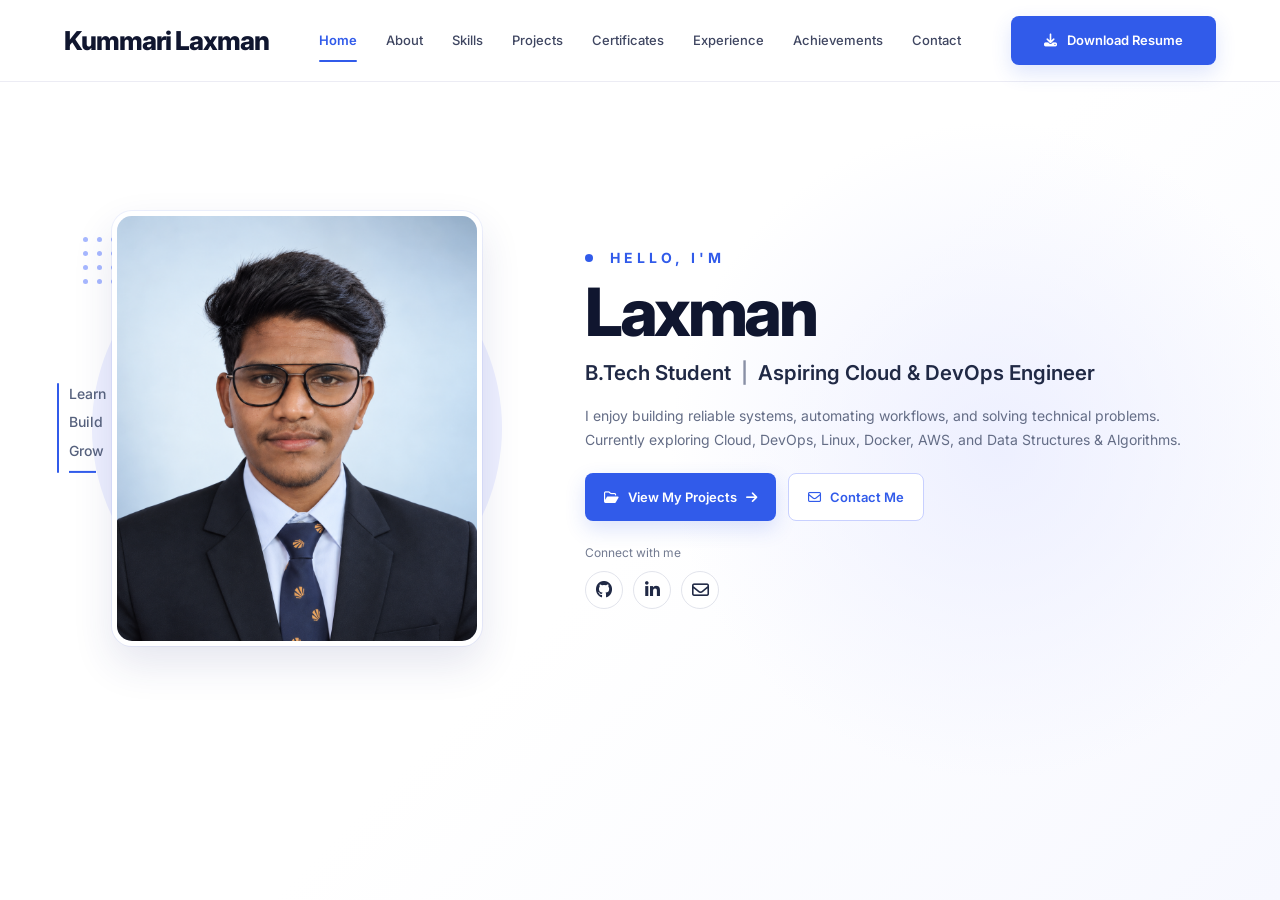
==== index.html @ 6ae02e83 "Add portfolio website" ====
<!DOCTYPE html>
<html lang="en">

<head>
    <meta charset="UTF-8">

    <meta name="viewport"
        content="width=device-width, initial-scale=1.0">

    <meta name="description"
        content="Laxman K - B.Tech CSE Student | Aspiring Cloud & DevOps Engineer.">

    <title>Laxman K | Aspiring Software Developer</title>

    <!-- Google Font -->

    <link rel="preconnect"
        href="https://fonts.googleapis.com">

    <link rel="preconnect"
        href="https://fonts.gstatic.com"
        crossorigin>

    <link href="https://fonts.googleapis.com/css2?family=Inter:wght@400;500;600;700;800&display=swap"
        rel="stylesheet">

    <!-- Font Awesome -->

    <link rel="stylesheet"
        href="https://cdnjs.cloudflare.com/ajax/libs/font-awesome/6.5.2/css/all.min.css">

    <!-- Main CSS -->

    <link rel="stylesheet"
        href="css/style.css">

    <!-- Home CSS -->

    <link rel="stylesheet"
        href="css/home.css">

</head>


<body>

    <!-- ==================================================
         HEADER
    ================================================== -->

    <header class="site-header">

        <div class="header-container">

            <!-- Logo -->

            <a href="index.html"
                class="site-logo">

                Kummari Laxman

            </a>


            <!-- Desktop Navigation -->

            <nav class="desktop-nav"
                aria-label="Main navigation">

                <a href="index.html"
                    class="nav-link active">
                    Home
                </a>

                <a href="about.html"
                    class="nav-link">
                    About
                </a>

                <a href="skills.html"
                    class="nav-link">
                    Skills
                </a>

                <a href="projects.html"
                    class="nav-link">
                    Projects
                </a>

                <a href="certificates.html"
                    class="nav-link">
                    Certificates
                </a>

                <a href="experience.html"
                    class="nav-link">
                    Experience
                </a>

                <a href="achievements.html"
                    class="nav-link">
                    Achievements
                </a>

                <a href="contact.html"
                    class="nav-link">
                    Contact
                </a>

            </nav>


            <!-- Resume Button -->

            <a href="assets/resume.pdf"
                class="resume-button"
                download>

                <i class="fa-solid fa-download"></i>

                <span>Download Resume</span>

            </a>


            <!-- Mobile Menu -->

            <button class="mobile-menu-button"
                id="mobileMenuButton"
                type="button"
                aria-label="Open navigation menu"
                aria-expanded="false">

                <i class="fa-solid fa-bars"></i>

            </button>

        </div>


        <!-- Mobile Navigation -->

        <nav class="mobile-nav"
            id="mobileNav"
            aria-label="Mobile navigation">

            <a href="index.html">
                Home
            </a>

            <a href="about.html">
                About
            </a>

            <a href="skills.html">
                Skills
            </a>

            <a href="projects.html">
                Projects
            </a>

            <a href="certificates.html">
                Certificates
            </a>

            <a href="experience.html">
                Experience
            </a>

            <a href="achievements.html">
                Achievements
            </a>

            <a href="contact.html">
                Contact
            </a>

        </nav>

    </header>


    <!-- ==================================================
         MAIN
    ================================================== -->

    <main>

        <!-- ==================================================
             HOME / HERO
        ================================================== -->

        <section class="hero">

            <div class="hero-container">


                <!-- ==================================================
                     LEFT : PROFILE PHOTO
                ================================================== -->

                <div class="hero-visual">

                    <!-- Background decoration -->

                    <div class="visual-circle"></div>


                    <!-- Dot pattern -->

                    <div class="dot-pattern"
                        aria-hidden="true">

                        <span></span>
                        <span></span>
                        <span></span>

                        <span></span>
                        <span></span>
                        <span></span>

                        <span></span>
                        <span></span>
                        <span></span>

                        <span></span>
                        <span></span>
                        <span></span>

                    </div>


                    <!-- Profile image -->

                    <div class="profile-frame">

                        <img src="assets/profile.png"
                            alt="Laxman K">

                    </div>


                    <!-- Learn Build Grow -->

                    <div class="growth-message">

                        <span>Learn</span>
                        <span>Build</span>
                        <span>Grow</span>

                        <div class="growth-line"></div>

                    </div>

                </div>


                <!-- ==================================================
                     RIGHT : CONTENT
                ================================================== -->

                <div class="hero-content">


                    <!-- Eyebrow -->

                    <p class="hero-eyebrow">
                        HELLO, I'M
                    </p>


                    <!-- Name -->

                    <h1 class="hero-title">
                        Laxman
                    </h1>


                    <!-- Role -->

                    <h2 class="hero-role">

                        B.Tech Student

                        <span>|</span>

                        Aspiring Cloud & DevOps Engineer

                    </h2>


                    <!-- Description -->

                    <p class="hero-description">

                        I enjoy building reliable systems, automating
                        workflows, and solving technical problems.
                        Currently exploring Cloud, DevOps, Linux,
                        Docker, AWS, and Data Structures & Algorithms.

                    </p>


                    <!-- Buttons -->

                    <div class="hero-actions">


                        <a href="projects.html"
                            class="button button-primary">

                            <i class="fa-regular fa-folder-open"></i>

                            <span>View My Projects</span>

                            <i class="fa-solid fa-arrow-right"></i>

                        </a>


                        <a href="contact.html"
                            class="button button-secondary">

                            <i class="fa-regular fa-envelope"></i>

                            <span>Contact Me</span>

                        </a>

                    </div>


                    <!-- Social -->

                    <div class="social-area">

                        <p>
                            Connect with me
                        </p>


                        <div class="social-links">


                            <!-- GitHub -->

                            <a href="https://github.com/laxman548"
                                aria-label="GitHub"
                                target="_blank"
                                rel="noopener noreferrer">

                                <i class="fa-brands fa-github"></i>

                            </a>


                            <!-- LinkedIn -->

                            <a href="https://www.linkedin.com/in/k-laxman/"
                                aria-label="LinkedIn"
                                target="_blank"
                                rel="noopener noreferrer">

                                <i class="fa-brands fa-linkedin-in"></i>

                            </a>


                            <!-- Email -->

                            <a href="mailto:laxmankummari548@gmail.com"
                                aria-label="Email">

                                <i class="fa-regular fa-envelope"></i>

                            </a>

                        </div>

                    </div>

                </div>

            </div>

        </section>

    </main>


    <!-- JavaScript -->

    <script src="js/main.js"></script>

</body>

</html>
---- css/style.css ----
/* =====================================================
   GLOBAL RESET
===================================================== */

* {
    margin: 0;
    padding: 0;
    box-sizing: border-box;
}


html {
    scroll-behavior: smooth;
}


body {
    font-family: "Inter", sans-serif;

    background: #ffffff;

    color: #10162f;

    line-height: 1.6;

    -webkit-font-smoothing: antialiased;
}


a {
    text-decoration: none;
    color: inherit;
}


button {
    font-family: inherit;
}


img {
    display: block;
    max-width: 100%;
}


::selection {
    background: #dcd8ff;
    color: #10162f;
}


/* =====================================================
   HEADER
===================================================== */

.site-header {

    position: sticky;

    top: 0;

    z-index: 1000;

    width: 100%;

    height: 82px;

    background: rgba(255, 255, 255, 0.97);

    border-bottom: 1px solid #ececf4;

    backdrop-filter: blur(12px);
}


.header-container {

    width: min(1380px, 90%);

    height: 100%;

    margin: 0 auto;

    display: flex;

    align-items: center;

    gap: 30px;
}


/* =====================================================
   LOGO
===================================================== */

.site-logo {

    flex-shrink: 0;

    font-size: 26px;

    font-weight: 800;

    letter-spacing: -1px;

    color: #10162f;
}


/* =====================================================
   DESKTOP NAVIGATION
===================================================== */

.desktop-nav {

    display: flex;

    align-items: center;

    gap: 29px;

    margin-left: auto;

    margin-right: 20px;
}


.nav-link {

    position: relative;

    padding: 30px 0;

    font-size: 13px;

    font-weight: 500;

    color: #3f4661;

    transition: color 0.25s ease;
}


.nav-link:hover {

    color: #315bea;
}


.nav-link.active {

    color: #315bea;

    font-weight: 600;
}


.nav-link.active::after {

    content: "";

    position: absolute;

    left: 0;

    right: 0;

    bottom: 19px;

    height: 2px;

    border-radius: 10px;

    background: #315bea;
}


/* =====================================================
   RESUME BUTTON
===================================================== */

.resume-button {

    flex-shrink: 0;

    display: inline-flex;

    align-items: center;

    justify-content: center;

    gap: 10px;

    min-width: 205px;

    padding: 14px 22px;

    border-radius: 8px;

    background: #315bea;

    color: #ffffff;

    font-size: 13px;

    font-weight: 600;

    box-shadow:
        0 8px 20px rgba(49, 91, 234, 0.16);

    transition:
        background 0.25s ease,
        transform 0.25s ease,
        box-shadow 0.25s ease;
}


.resume-button:hover {

    background: #2149d2;

    transform: translateY(-2px);

    box-shadow:
        0 12px 25px rgba(49, 91, 234, 0.22);
}


/* =====================================================
   MOBILE MENU
===================================================== */

.mobile-menu-button {

    display: none;

    width: 42px;

    height: 42px;

    border: 0;

    border-radius: 8px;

    background: #f0f2ff;

    color: #315bea;

    font-size: 18px;

    cursor: pointer;
}


.mobile-nav {

    display: none;
}


/* =====================================================
   TABLET HEADER
===================================================== */

@media (max-width: 1150px) {

    .desktop-nav {
        gap: 18px;
    }

    .nav-link {
        font-size: 12px;
    }

    .resume-button {
        min-width: 175px;
    }

}


/* =====================================================
   MOBILE HEADER
===================================================== */

@media (max-width: 900px) {

    .desktop-nav {
        display: none;
    }


    .resume-button {
        margin-left: auto;
    }


    .mobile-menu-button {
        display: block;
    }


    .mobile-nav {

        position: absolute;

        top: 82px;

        left: 0;

        width: 100%;

        padding: 14px 5% 20px;

        background: #ffffff;

        border-bottom: 1px solid #ececf4;

        box-shadow:
            0 15px 30px rgba(30, 35, 80, 0.07);
    }


    .mobile-nav.open {

        display: flex;

        flex-direction: column;

        gap: 3px;
    }


    .mobile-nav a {

        padding: 12px 15px;

        border-radius: 7px;

        color: #3f4661;

        font-size: 14px;

        font-weight: 500;
    }


    .mobile-nav a:hover {

        background: #f3f4ff;

        color: #315bea;
    }

}


/* =====================================================
   SMALL MOBILE HEADER
===================================================== */

@media (max-width: 520px) {

    .header-container {
        width: 90%;
    }


    .site-logo {
        font-size: 21px;
    }


    .resume-button {
        display: none;
    }

}
---- css/home.css ----
/* =====================================================
   HOME PAGE
   Desktop: Designed to fit in one laptop viewport
===================================================== */


/* =====================================================
   HERO
===================================================== */

.hero {
    width: 100%;
    height: calc(100vh - 82px);
    min-height: 650px;

    padding: 28px 0 24px;

    overflow: hidden;

    background:
        radial-gradient(
            circle at 78% 45%,
            rgba(232, 235, 255, 0.75),
            transparent 30%
        ),
        linear-gradient(
            135deg,
            #ffffff 0%,
            #ffffff 52%,
            #f7f8ff 100%
        );
}


/* =====================================================
   MAIN HERO CONTAINER
===================================================== */

.hero-container {
    width: min(1380px, 90%);

    height: calc(100% - 130px);

    min-height: 475px;

    margin: 0 auto;

    display: grid;

    grid-template-columns:
        0.85fr
        1.15fr;

    align-items: center;

    gap: 55px;
}


/* =====================================================
   PHOTO AREA - LEFT
===================================================== */

.hero-visual {
    position: relative;

    height: 100%;

    min-height: 475px;

    display: flex;

    align-items: center;

    justify-content: center;

    order: 1;
}


/* =====================================================
   PHOTO BACKGROUND
===================================================== */

.visual-circle {
    position: absolute;

    width: 400px;

    height: 400px;

    border-radius: 50%;

    background: #eef0ff;

    left: 50%;

    top: 50%;

    transform: translate(-50%, -50%);

    z-index: 1;
}


/* =====================================================
   PROFILE PHOTO
===================================================== */

.profile-frame {
    position: relative;

    z-index: 4;

    width: 360px;

    height: 430px;

    overflow: hidden;

    border-radius: 20px;

    background: #e9edff;

    border: 5px solid #ffffff;

    box-shadow:
        0 18px 40px rgba(38, 49, 120, 0.12),
        0 0 0 1px rgba(49, 91, 234, 0.08);
}


.profile-frame img {
    width: 100%;

    height: 100%;

    display: block;

    object-fit: cover;

    object-position: center top;
}


/* =====================================================
   DOT PATTERN
===================================================== */

.dot-pattern {
    position: absolute;

    left: 4%;

    top: 20%;

    z-index: 2;

    display: grid;

    grid-template-columns: repeat(3, 5px);

    gap: 9px;
}


.dot-pattern span {
    width: 5px;

    height: 5px;

    border-radius: 50%;

    background: #a7b8ff;
}


/* =====================================================
   LEARN / BUILD / GROW
===================================================== */

.growth-message {
    position: absolute;

    z-index: 6;

    left: 1%;

    top: 50%;

    transform: translateY(-50%);

    display: flex;

    flex-direction: column;

    gap: 6px;

    color: #56617d;

    font-size: 14px;

    font-weight: 500;
}


.growth-message::before {
    content: "";

    position: absolute;

    left: -12px;

    top: 0;

    width: 2px;

    height: 100%;

    border-radius: 5px;

    background: #315bea;
}


.growth-line {
    width: 27px;

    height: 2px;

    margin-top: 3px;

    background: #315bea;
}


/* =====================================================
   RIGHT CONTENT
===================================================== */

.hero-content {
    position: relative;

    z-index: 5;

    order: 2;

    padding-right: 10px;
}


/* =====================================================
   HELLO
===================================================== */

.hero-eyebrow {
    margin-bottom: 10px;

    color: #315bea;

    font-size: 14px;

    font-weight: 700;

    letter-spacing: 4px;
}


.hero-eyebrow::before {
    content: "";

    display: inline-block;

    width: 8px;

    height: 8px;

    margin-right: 10px;

    border-radius: 50%;

    background: #315bea;

    vertical-align: 1px;
}


/* =====================================================
   NAME
===================================================== */

.hero-title {
    margin-bottom: 14px;

    color: #10162f;

    font-size: clamp(55px, 5.2vw, 78px);

    font-weight: 800;

    line-height: 0.98;

    letter-spacing: -3.5px;
}


.hero-title span {
    color: #315bea;
}


/* =====================================================
   ROLE
===================================================== */

.hero-role {
    margin-bottom: 16px;

    color: #202945;

    font-size: clamp(17px, 1.6vw, 22px);

    font-weight: 600;

    line-height: 1.4;
}


.hero-role span {
    margin: 0 5px;

    color: #8990a6;
}


/* =====================================================
   DESCRIPTION
===================================================== */

.hero-description {
    max-width: 650px;

    margin-bottom: 22px;

    color: #646d86;

    font-size: 14px;

    line-height: 1.7;
}


/* =====================================================
   BUTTONS
===================================================== */

.hero-actions {
    display: flex;

    align-items: center;

    gap: 12px;

    margin-bottom: 22px;
}


.button {
    min-height: 48px;

    display: inline-flex;

    align-items: center;

    justify-content: center;

    gap: 9px;

    padding: 0 19px;

    border-radius: 8px;

    font-size: 13px;

    font-weight: 600;

    transition:
        transform 0.25s ease,
        box-shadow 0.25s ease,
        background 0.25s ease,
        border-color 0.25s ease;
}


/* Primary */

.button-primary {
    background: #315bea;

    color: #ffffff;

    box-shadow:
        0 8px 20px rgba(49, 91, 234, 0.17);
}


.button-primary:hover {
    background: #2149d2;

    transform: translateY(-2px);

    box-shadow:
        0 12px 25px rgba(49, 91, 234, 0.23);
}


/* Secondary */

.button-secondary {
    background: #ffffff;

    color: #315bea;

    border: 1px solid #c8d0ff;
}


.button-secondary:hover {
    background: #f5f6ff;

    border-color: #315bea;

    transform: translateY(-2px);
}


/* =====================================================
   SOCIAL
===================================================== */

.social-area > p {
    margin-bottom: 8px;

    color: #737b91;

    font-size: 12px;
}


.social-links {
    display: flex;

    align-items: center;

    gap: 10px;
}


.social-links a {
    width: 38px;

    height: 38px;

    display: flex;

    align-items: center;

    justify-content: center;

    border: 1px solid #e2e4ec;

    border-radius: 50%;

    background: #ffffff;

    color: #202945;

    font-size: 17px;

    transition:
        color 0.25s ease,
        border-color 0.25s ease,
        transform 0.25s ease;
}


.social-links a:hover {
    color: #315bea;

    border-color: #b9c4ff;

    transform: translateY(-3px);
}


/* =====================================================
   STATS
===================================================== */

.stats-container {
    position: relative;

    z-index: 10;

    width: min(1380px, 90%);

    height: 105px;

    margin: 0 auto;

    display: grid;

    grid-template-columns: repeat(4, 1fr);

    align-items: center;

    background: #ffffff;

    border: 1px solid #e8e9f0;

    border-radius: 14px;

    box-shadow:
        0 10px 30px rgba(30, 38, 90, 0.06);
}



/* =====================================================
   LARGE LAPTOP / DESKTOP
===================================================== */

@media (min-width: 1200px) {

    .profile-frame {
        width: 370px;
        height: 435px;
    }


    .visual-circle {
        width: 410px;
        height: 410px;
    }

}


/* =====================================================
   SMALL LAPTOP
===================================================== */

@media (max-width: 1199px) and (min-width: 901px) {

    .hero {
        min-height: 600px;

        padding-top: 25px;
    }


    .hero-container {
        height: calc(100% - 120px);

        gap: 35px;
    }


    .profile-frame {
        width: 320px;

        height: 400px;
    }


    .visual-circle {
        width: 370px;

        height: 370px;
    }


    .hero-title {
        font-size: 58px;
    }


    .hero-role {
        font-size: 17px;
    }


    .hero-description {
        font-size: 13px;
    }


    .growth-message {
        font-size: 12px;
    }


    .stats-container {
        height: 95px;
    }


    .stat-item {
        gap: 9px;
    }


    .stat-icon {
        width: 45px;

        height: 45px;

        font-size: 17px;
    }


    .stat-text strong {
        font-size: 21px;
    }

}


/* =====================================================
   TABLET
===================================================== */

@media (max-width: 900px) {

    .hero {
        height: auto;

        min-height: auto;

        padding: 50px 0 35px;

        overflow: visible;
    }


    .hero-container {
        width: 90%;

        height: auto;

        min-height: auto;

        grid-template-columns: 1fr;

        gap: 45px;

        text-align: center;
    }


    .hero-content {
        order: 1;

        padding-right: 0;
    }


    .hero-visual {
        order: 2;

        height: 430px;

        min-height: 430px;
    }


    .hero-eyebrow {
        justify-content: center;
    }


    .hero-description {
        margin-left: auto;

        margin-right: auto;
    }


    .hero-actions {
        justify-content: center;
    }


    .social-links {
        justify-content: center;
    }


    .profile-frame {
        width: 315px;

        height: 390px;
    }


    .visual-circle {
        width: 350px;

        height: 350px;
    }


    .growth-message {
        left: 3%;

        font-size: 13px;
    }


    .stats-container {
        width: 90%;

        height: auto;

        grid-template-columns: repeat(2, 1fr);

        margin-top: 30px;

        padding: 12px;
    }


    .stat-item {
        min-height: 75px;

        height: auto;

        border-right: none;

        padding: 8px;
    }

}


/* =====================================================
   MOBILE
===================================================== */

@media (max-width: 550px) {

    .hero {
        padding-top: 40px;
    }


    .hero-title {
        font-size: 50px;

        letter-spacing: -2.5px;
    }


    .hero-role {
        font-size: 16px;

        line-height: 1.55;
    }


    .hero-role span {
        display: none;
    }


    .hero-description {
        font-size: 14px;

        line-height: 1.75;
    }


    .hero-actions {
        flex-direction: column;

        align-items: stretch;
    }


    .button {
        width: 100%;
    }


    .hero-visual {
        height: 360px;

        min-height: 360px;
    }


    .profile-frame {
        width: 270px;

        height: 335px;

        border-radius: 18px;
    }


    .visual-circle {
        width: 300px;

        height: 300px;
    }


    .growth-message {
        display: none;
    }


    .dot-pattern {
        left: 4%;

        top: 14%;
    }


    .stats-container {
        width: 90%;

        grid-template-columns: 1fr;

        padding: 10px 18px;
    }


    .stat-item {
        justify-content: flex-start;

        min-height: 70px;

        border-bottom: 1px solid #e8e9ef;
    }


    .stat-item:last-child {
        border-bottom: none;
    }


    .stat-icon {
        width: 44px;

        height: 44px;

        font-size: 17px;
    }


    .stat-text strong {
        font-size: 20px;
    }


    .stat-text span {
        font-size: 12px;
    }

}
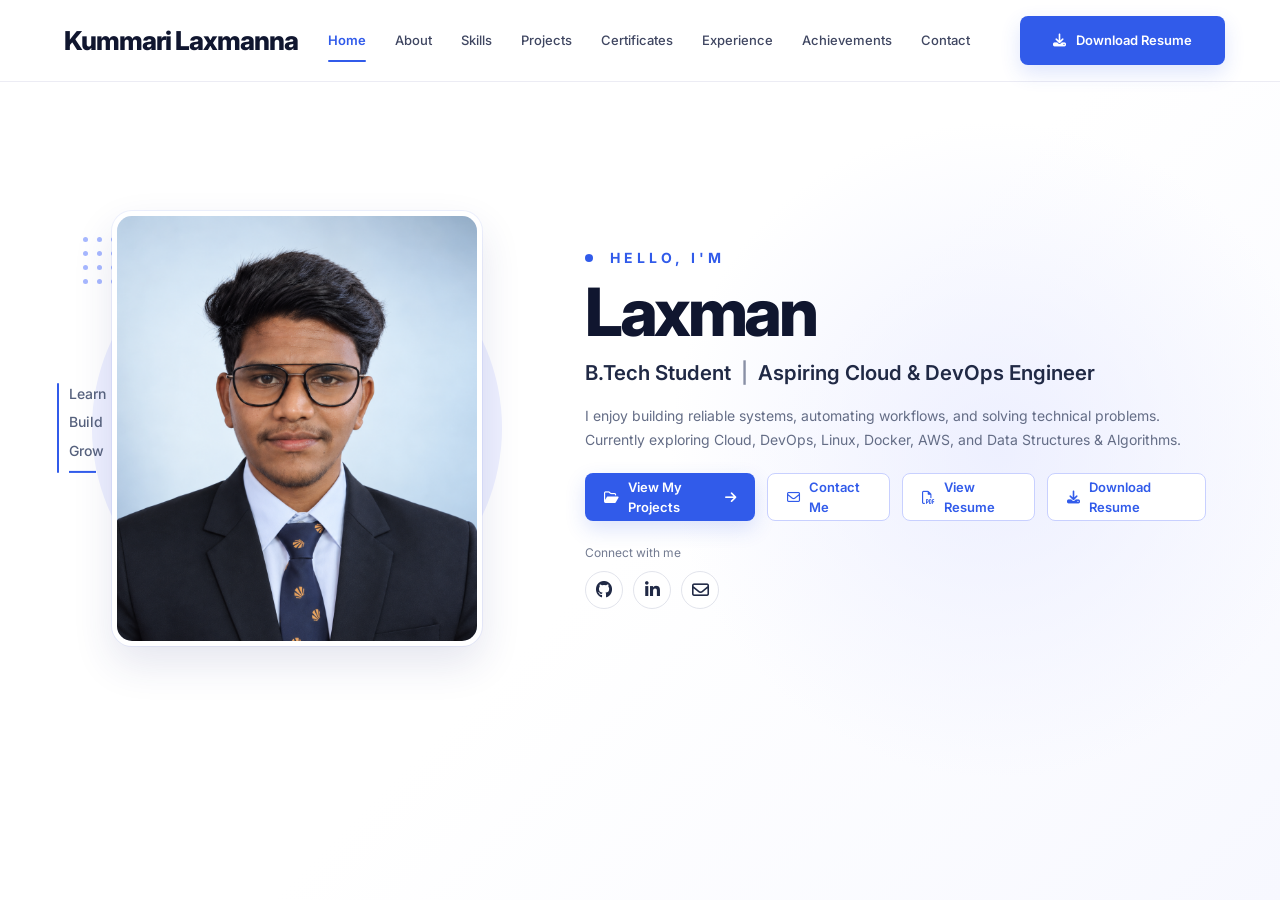
==== commit 3f5cf575: "mobile media related changes" ====
--- a/index.html
+++ b/index.html
@@ -10,7 +10,7 @@
     <meta name="description"
         content="Laxman K - B.Tech CSE Student | Aspiring Cloud & DevOps Engineer.">
 
-    <title>Laxman K | Aspiring Software Developer</title>
+    <title>Laxman |  Aspiring Cloud & DevOps Engineer</title>
 
     <!-- Google Font -->
 
@@ -18,7 +18,7 @@
         href="https://fonts.googleapis.com">
 
     <link rel="preconnect"
-        href="https://fonts.gstatic.com"
+        href="https://fonts.googleapis.com"
         crossorigin>
 
     <link href="https://fonts.googleapis.com/css2?family=Inter:wght@400;500;600;700;800&display=swap"
@@ -57,7 +57,7 @@
             <a href="index.html"
                 class="site-logo">
 
-                Kummari Laxman
+                Kummari Laxmanna
 
             </a>
 
@@ -110,11 +110,12 @@
             </nav>
 
 
-            <!-- Resume Button -->
+            <!-- Desktop Resume Button -->
 
             <a href="assets/resume.pdf"
                 class="resume-button"
-                download>
+                target="_blank"
+                rel="noopener noreferrer">
 
                 <i class="fa-solid fa-download"></i>
 
@@ -123,7 +124,7 @@
             </a>
 
 
-            <!-- Mobile Menu -->
+            <!-- Mobile Menu Button -->
 
             <button class="mobile-menu-button"
                 id="mobileMenuButton"
@@ -176,6 +177,32 @@
                 Contact
             </a>
 
+            <!-- View Resume -->
+
+            <a href="assets/resume.pdf"
+                class="mobile-resume-button"
+                target="_blank"
+                rel="noopener noreferrer">
+
+                <i class="fa-regular fa-file-pdf"></i>
+
+                <span>View Resume</span>
+
+            </a>
+
+
+            <!-- Download Resume -->
+
+            <a href="assets/resume.pdf"
+                class="mobile-resume-button"
+                download>
+
+                <i class="fa-solid fa-download"></i>
+
+                <span>Download Resume</span>
+
+            </a>
+
         </nav>
 
     </header>
@@ -307,6 +334,8 @@
                     <div class="hero-actions">
 
 
+                        <!-- Projects Button -->
+
                         <a href="projects.html"
                             class="button button-primary">
 
@@ -319,12 +348,41 @@
                         </a>
 
 
+                        <!-- Contact Button -->
+
                         <a href="contact.html"
                             class="button button-secondary">
 
                             <i class="fa-regular fa-envelope"></i>
 
                             <span>Contact Me</span>
+
+                        </a>
+
+
+                        <!-- View Resume Button -->
+
+                        <a href="assets/resume.pdf"
+                            class="button button-secondary"
+                            target="_blank"
+                            rel="noopener noreferrer">
+
+                            <i class="fa-regular fa-file-pdf"></i>
+
+                            <span>View Resume</span>
+
+                        </a>
+
+
+                        <!-- Download Resume Button -->
+
+                        <a href="assets/resume.pdf"
+                            class="button button-secondary"
+                            download>
+
+                            <i class="fa-solid fa-download"></i>
+
+                            <span>Download Resume</span>
 
                         </a>
 
--- a/css/style.css
+++ b/css/style.css
@@ -8,42 +8,32 @@
     box-sizing: border-box;
 }
 
-
 html {
     scroll-behavior: smooth;
 }
 
-
 body {
     font-family: "Inter", sans-serif;
-
     background: #ffffff;
-
     color: #10162f;
-
     line-height: 1.6;
-
     -webkit-font-smoothing: antialiased;
 }
-
 
 a {
     text-decoration: none;
     color: inherit;
 }
 
-
 button {
     font-family: inherit;
 }
-
 
 img {
     display: block;
     max-width: 100%;
 }
 
-
 ::selection {
     background: #dcd8ff;
     color: #10162f;
@@ -55,37 +45,22 @@
 ===================================================== */
 
 .site-header {
-
     position: sticky;
-
     top: 0;
-
     z-index: 1000;
-
     width: 100%;
-
     height: 82px;
-
     background: rgba(255, 255, 255, 0.97);
-
     border-bottom: 1px solid #ececf4;
-
     backdrop-filter: blur(12px);
 }
 
-
 .header-container {
-
     width: min(1380px, 90%);
-
     height: 100%;
-
     margin: 0 auto;
-
     display: flex;
-
     align-items: center;
-
     gap: 30px;
 }
 
@@ -95,15 +70,10 @@
 ===================================================== */
 
 .site-logo {
-
     flex-shrink: 0;
-
     font-size: 26px;
-
     font-weight: 800;
-
     letter-spacing: -1px;
-
     color: #10162f;
 }
 
@@ -113,148 +83,91 @@
 ===================================================== */
 
 .desktop-nav {
-
     display: flex;
-
     align-items: center;
-
     gap: 29px;
-
     margin-left: auto;
-
     margin-right: 20px;
 }
 
-
 .nav-link {
-
     position: relative;
-
     padding: 30px 0;
-
     font-size: 13px;
-
     font-weight: 500;
-
     color: #3f4661;
-
     transition: color 0.25s ease;
 }
 
-
 .nav-link:hover {
-
     color: #315bea;
 }
 
-
 .nav-link.active {
-
     color: #315bea;
-
     font-weight: 600;
 }
 
-
 .nav-link.active::after {
-
     content: "";
-
     position: absolute;
-
     left: 0;
-
     right: 0;
-
     bottom: 19px;
-
     height: 2px;
-
     border-radius: 10px;
-
     background: #315bea;
 }
 
 
 /* =====================================================
-   RESUME BUTTON
+   DESKTOP RESUME BUTTON
 ===================================================== */
 
 .resume-button {
-
     flex-shrink: 0;
-
     display: inline-flex;
-
     align-items: center;
-
     justify-content: center;
-
     gap: 10px;
-
     min-width: 205px;
-
     padding: 14px 22px;
-
     border-radius: 8px;
-
     background: #315bea;
-
     color: #ffffff;
-
     font-size: 13px;
-
     font-weight: 600;
-
-    box-shadow:
-        0 8px 20px rgba(49, 91, 234, 0.16);
-
+    box-shadow: 0 8px 20px rgba(49, 91, 234, 0.16);
     transition:
         background 0.25s ease,
         transform 0.25s ease,
         box-shadow 0.25s ease;
 }
 
-
 .resume-button:hover {
-
     background: #2149d2;
-
     transform: translateY(-2px);
-
-    box-shadow:
-        0 12px 25px rgba(49, 91, 234, 0.22);
-}
-
-
-/* =====================================================
-   MOBILE MENU
+    box-shadow: 0 12px 25px rgba(49, 91, 234, 0.22);
+}
+
+
+/* =====================================================
+   MOBILE MENU BUTTON
 ===================================================== */
 
 .mobile-menu-button {
-
     display: none;
-
     width: 42px;
-
     height: 42px;
-
     border: 0;
-
     border-radius: 8px;
-
     background: #f0f2ff;
-
     color: #315bea;
-
     font-size: 18px;
-
     cursor: pointer;
 }
 
-
 .mobile-nav {
-
     display: none;
 }
 
@@ -286,71 +199,79 @@
 
 @media (max-width: 900px) {
 
+    .header-container {
+        justify-content: space-between;
+    }
+
     .desktop-nav {
         display: none;
     }
 
-
     .resume-button {
+        display: none;
+    }
+
+    .mobile-menu-button {
+        display: flex;
+        align-items: center;
+        justify-content: center;
         margin-left: auto;
-    }
-
-
-    .mobile-menu-button {
-        display: block;
-    }
-
+        position: static;
+    }
 
     .mobile-nav {
-
         position: absolute;
-
         top: 82px;
-
         left: 0;
-
         width: 100%;
-
         padding: 14px 5% 20px;
-
         background: #ffffff;
-
         border-bottom: 1px solid #ececf4;
-
-        box-shadow:
-            0 15px 30px rgba(30, 35, 80, 0.07);
-    }
-
+        box-shadow: 0 15px 30px rgba(30, 35, 80, 0.07);
+    }
 
     .mobile-nav.open {
-
         display: flex;
-
         flex-direction: column;
-
         gap: 3px;
     }
 
-
     .mobile-nav a {
-
         padding: 12px 15px;
-
         border-radius: 7px;
-
         color: #3f4661;
-
         font-size: 14px;
-
         font-weight: 500;
     }
 
-
     .mobile-nav a:hover {
-
         background: #f3f4ff;
-
         color: #315bea;
+    }
+
+
+    /* =================================================
+       MOBILE RESUME BUTTONS
+    ================================================= */
+
+    .mobile-resume-button {
+        display: flex;
+        align-items: center;
+        justify-content: center;
+        gap: 10px;
+        margin-top: 8px;
+        padding: 12px 15px;
+        border-radius: 7px;
+        background: #315bea;
+        color: #ffffff !important;
+        font-size: 14px;
+        font-weight: 600;
+        text-align: center;
+    }
+
+    .mobile-resume-button:hover {
+        background: #2448c7;
+        color: #ffffff !important;
     }
 
 }
@@ -366,12 +287,10 @@
         width: 90%;
     }
 
-
     .site-logo {
         font-size: 21px;
     }
 
-
     .resume-button {
         display: none;
     }
--- a/css/home.css
+++ b/css/home.css
@@ -55,6 +55,17 @@
 
     gap: 55px;
 }
+@media (max-width: 900px) {
+
+    .mobile-nav .mobile-resume-button {
+        margin-top: 10px;
+        background: #315bea;
+        color: #ffffff;
+        text-align: center;
+        font-weight: 600;
+    }
+
+}
 
 
 /* =====================================================
